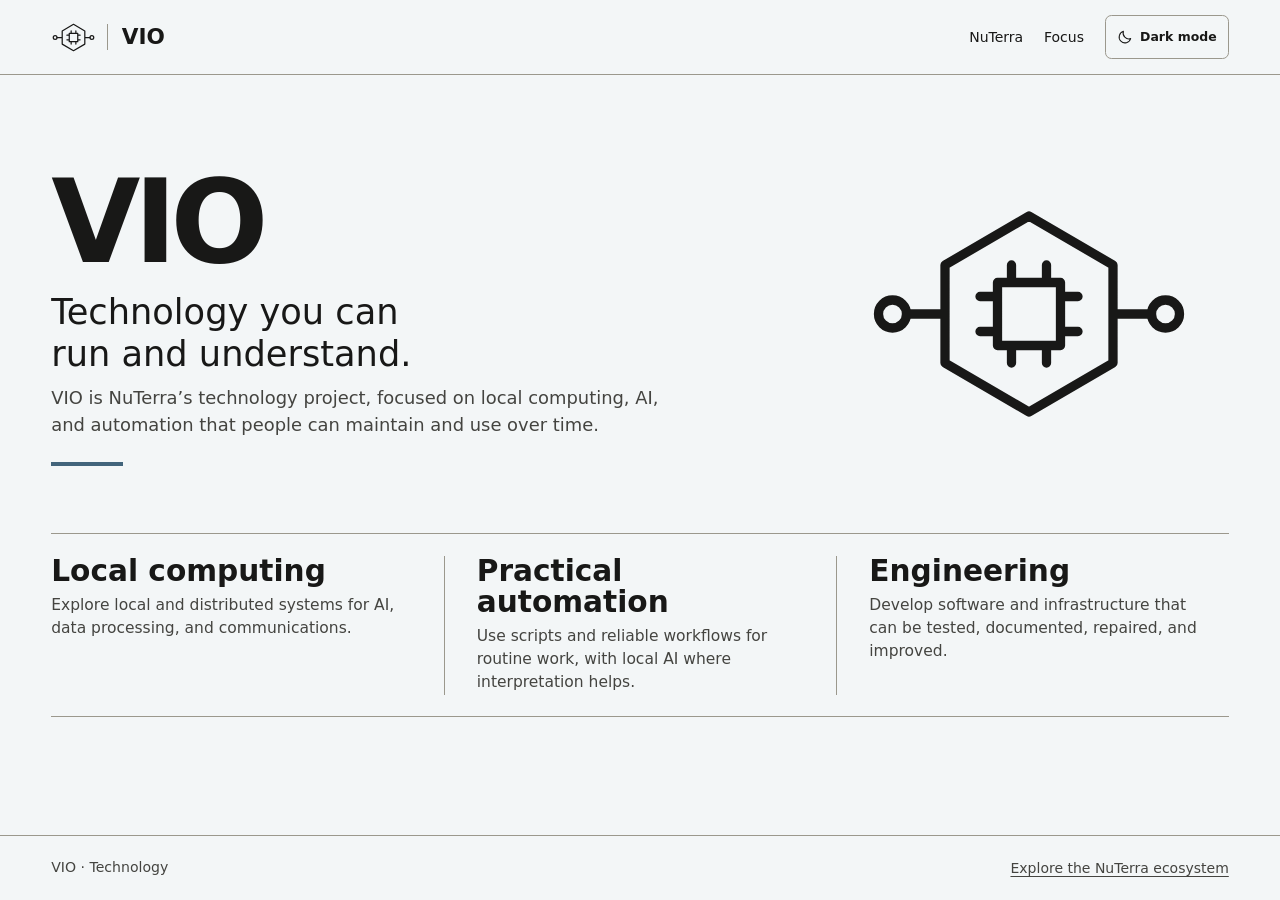
==== index.html @ bf0a0a9b "Launch the VIO project site" ====
<!doctype html>
<html lang="en" class="vio">
<head>
  <meta charset="utf-8">
  <meta name="viewport" content="width=device-width, initial-scale=1">
  <title>VIO | The NuTerra Project</title>
  <meta name="description" content="VIO is NuTerra’s technology project, focused on local computing, AI, and automation that people can maintain and use over time.">
  <meta name="theme-color" content="#f3f6f7">
  <link rel="canonical" href="https://deusordo.github.io/VIO/">
  <link rel="icon" type="image/svg+xml" href="./favicon.svg">
  <meta property="og:type" content="website">
  <meta property="og:title" content="VIO | The NuTerra Project">
  <meta property="og:description" content="VIO is NuTerra’s technology project, focused on local computing, AI, and automation that people can maintain and use over time.">
  <meta property="og:url" content="https://deusordo.github.io/VIO/">
  <script src="./theme.js"></script>
  <link rel="stylesheet" href="./styles.css">
</head>
<body>
  <a class="skip" href="#content">Skip to content</a>
  <header class="site-header">
    <div class="wrap header-inner">
      <a class="identity" href="./"><span class="mark" aria-hidden="true"></span><span class="identity-name">VIO</span></a>
      <nav class="header-links" aria-label="Main navigation">
        <a href="../NuTerra/">NuTerra</a>
        <a href="#focus">Focus</a>
        <button class="theme-toggle" data-theme-toggle type="button" hidden>
          <svg class="theme-sun" viewBox="0 0 24 24" aria-hidden="true"><circle cx="12" cy="12" r="4"/><path d="M12 2v2m0 16v2M2 12h2m16 0h2M4.93 4.93l1.41 1.41m11.32 11.32 1.41 1.41m0-14.14-1.41 1.41M6.34 17.66l-1.41 1.41"/></svg>
          <svg class="theme-moon" viewBox="0 0 24 24" aria-hidden="true"><path d="M20.5 14.4A8.7 8.7 0 0 1 9.6 3.5 8.8 8.8 0 1 0 20.5 14.4Z"/></svg>
          <span data-theme-label>Theme</span>
        </button>
      </nav>
    </div>
  </header>
  <main class="wrap" id="content" tabindex="-1">
    <section class="hero" aria-labelledby="title">
      <div class="hero-copy">
        <h1 id="title">VIO</h1>
        <p class="tagline">Technology you can run and understand.</p>
        <p class="summary">VIO is NuTerra’s technology project, focused on local computing, AI, and automation that people can maintain and use over time.</p>
      </div>
      <span class="mark hero-mark" aria-hidden="true"></span>
    </section>
    <ul class="focus" id="focus" aria-label="Areas of focus">
        <li><h2>Local computing</h2><p>Explore local and distributed systems for AI, data processing, and communications.</p></li>
        <li><h2>Practical automation</h2><p>Use scripts and reliable workflows for routine work, with local AI where interpretation helps.</p></li>
        <li><h2>Engineering</h2><p>Develop software and infrastructure that can be tested, documented, repaired, and improved.</p></li>
    </ul>
  </main>
  <footer class="site-footer">
    <div class="wrap footer-inner">
      <p>VIO · Technology</p>
      <a href="../NuTerra/#ecosystem">Explore the NuTerra ecosystem</a>
    </div>
  </footer>
</body>
</html>
---- styles.css ----
*, *::before, *::after { box-sizing: border-box; }
:root {
  color-scheme: light dark;
  --paper: light-dark(var(--day), var(--night));
  --ink: light-dark(#181817, #f4f3f0);
  --muted: light-dark(#444440, #c1c3c4);
  --rule: light-dark(#9b988d, #777a7b);
  --accent: light-dark(var(--accent-day), var(--accent-night));
  --theme-outline: var(--rule);
  --theme-hover: light-dark(#00000009, #ffffff12);
  --serif: Georgia, 'Times New Roman', serif;
  --sans: system-ui, -apple-system, sans-serif;
  --heading: var(--serif);
  --copy: var(--serif);
  background: var(--paper);
  color: var(--ink);
  font: 1rem/1.5 var(--sans);
}
:root[data-theme="light"] { color-scheme: light; }
:root[data-theme="dark"] { color-scheme: dark; }
:root.vatra { --day: #f7f2e9; --night: #191613; --accent-day: #716939; --accent-night: #b6a873; }
:root.numind { --day: #f7f5f9; --night: #19171f; --accent-day: #75608e; --accent-night: #bda9d1; }
:root.vio { --day: #f3f6f7; --night: #121419; --accent-day: #42647b; --accent-night: #a0b9cb; --heading: var(--sans); --copy: var(--sans); }
body { display: flex; flex-direction: column; min-height: 100svh; margin: 0; }
.wrap { width: min(100% - clamp(2rem, 8vw, 8rem), 75rem); margin-inline: auto; }
a { color: inherit; text-underline-offset: .24em; }
a:focus-visible { outline: 2px solid currentColor; outline-offset: 4px; }
.skip { position: absolute; z-index: 1; inset: .5rem auto auto 1rem; padding: .65rem; background: var(--paper); transform: translateY(-160%); }
.skip:focus { transform: none; }
.site-header { border-bottom: 1px solid var(--rule); }
.header-inner, .footer-inner { display: flex; justify-content: space-between; align-items: center; flex-wrap: wrap; gap: .6rem 1.25rem; }
.header-inner { min-height: 4.65rem; padding-block: .4rem; }
.identity { display: inline-flex; align-items: center; gap: .7rem; width: fit-content; font: 650 1.35rem/1.2 var(--heading); text-decoration: none; }
.mark { display: block; flex: none; background: currentColor; mask: url('./mark.svg') center / contain no-repeat; }
.identity .mark { width: 2.8rem; height: 2.8rem; }
.identity-name { border-inline-start: 1px solid var(--rule); padding-inline-start: .85rem; }
.header-links { display: flex; align-items: center; flex-wrap: wrap; gap: .25rem 1.3rem; }
.header-links a, .footer-inner a { display: inline-flex; align-items: center; min-height: 2.75rem; font-size: .875rem; }
.header-links a { text-decoration: none; }
.header-links a:hover { text-decoration: underline; }
main { flex: 1; }
.hero { display: grid; grid-template-columns: minmax(0, 1fr) minmax(12rem, .56fr); align-items: center; gap: clamp(2rem, 5vw, 6rem); padding-block: clamp(2.2rem, 5.5vw, 6rem) clamp(1.9rem, 4vw, 4rem); }
h1, h2 { margin: 0; font-family: var(--heading); line-height: 1.05; }
h1 { font-size: clamp(3.9rem, 9vw, 8rem); font-weight: 600; letter-spacing: -.055em; }
.vio h1 { font-weight: 750; }
.tagline { margin: .55rem 0 .65rem; font: 500 clamp(1.45rem, 3vw, 2.2rem)/1.18 var(--copy); text-wrap: balance; }
.summary { max-width: 38rem; margin: 0; color: var(--muted); font-size: clamp(.98rem, 1.4vw, 1.125rem); }
.hero-copy::after { content: ''; display: block; width: 4.5rem; height: .25rem; margin-top: 1.45rem; background: var(--accent); }
.hero-mark { width: min(100%, 21rem); aspect-ratio: 1; margin-inline: auto; }
.numind .hero-mark { width: min(100%, 19rem); }
.focus { display: grid; grid-template-columns: repeat(3, minmax(0, 1fr)); margin: 0 0 clamp(2rem, 5vw, 4rem); padding: 1.35rem 0; border-block: 1px solid var(--rule); list-style: none; }
.focus li { padding-inline: clamp(.8rem, 2.5vw, 2rem); }
.focus li:first-child { padding-inline-start: 0; }
.focus li + li { border-inline-start: 1px solid var(--rule); }
.focus h2 { font-size: clamp(1.3rem, 2.5vw, 1.85rem); font-weight: 650; }
.focus p { margin: .45rem 0 0; color: var(--muted); font-size: .97rem; }
.site-footer { border-top: 1px solid var(--rule); color: var(--muted); }
.footer-inner { min-height: 4rem; }
.footer-inner p { font-size: .88rem; }
@media (max-width: 620px) {
  .header-inner { gap: 0; }
  .identity { min-height: 2.75rem; }
  .header-links { gap: .2rem 1rem; }
  .header-links a { min-height: 2.4rem; }
  .hero { grid-template-columns: minmax(0, 1fr); gap: .35rem; }
  .hero-mark, .numind .hero-mark { width: min(58%, 12rem); }
  .focus { grid-template-columns: minmax(0, 1fr); padding: 0; }
  .focus li { padding: .95rem 0; }
  .focus li + li { border-inline-start: 0; border-top: 1px solid var(--rule); }
}

.theme-toggle {
  display: inline-flex;
  align-items: center;
  justify-content: center;
  gap: .45rem;
  flex: none;
  min-height: 2.75rem;
  padding: .35rem .7rem;
  border: 1px solid var(--theme-outline);
  border-radius: .4rem;
  color: inherit;
  background: transparent;
  font: 600 .78rem/1.2 system-ui, sans-serif;
  white-space: nowrap;
  cursor: pointer;
}
.theme-toggle[hidden], .theme-sun, :root[data-theme="dark"] .theme-moon { display: none; }
:root[data-theme="dark"] .theme-sun { display: block; }
.theme-toggle svg { width: 1rem; height: 1rem; fill: none; stroke: currentColor; stroke-width: 1.55; stroke-linecap: round; stroke-linejoin: round; }
.theme-toggle:hover { background: var(--theme-hover); }
.theme-toggle:focus-visible { outline: 2px solid currentColor; outline-offset: 3px; }
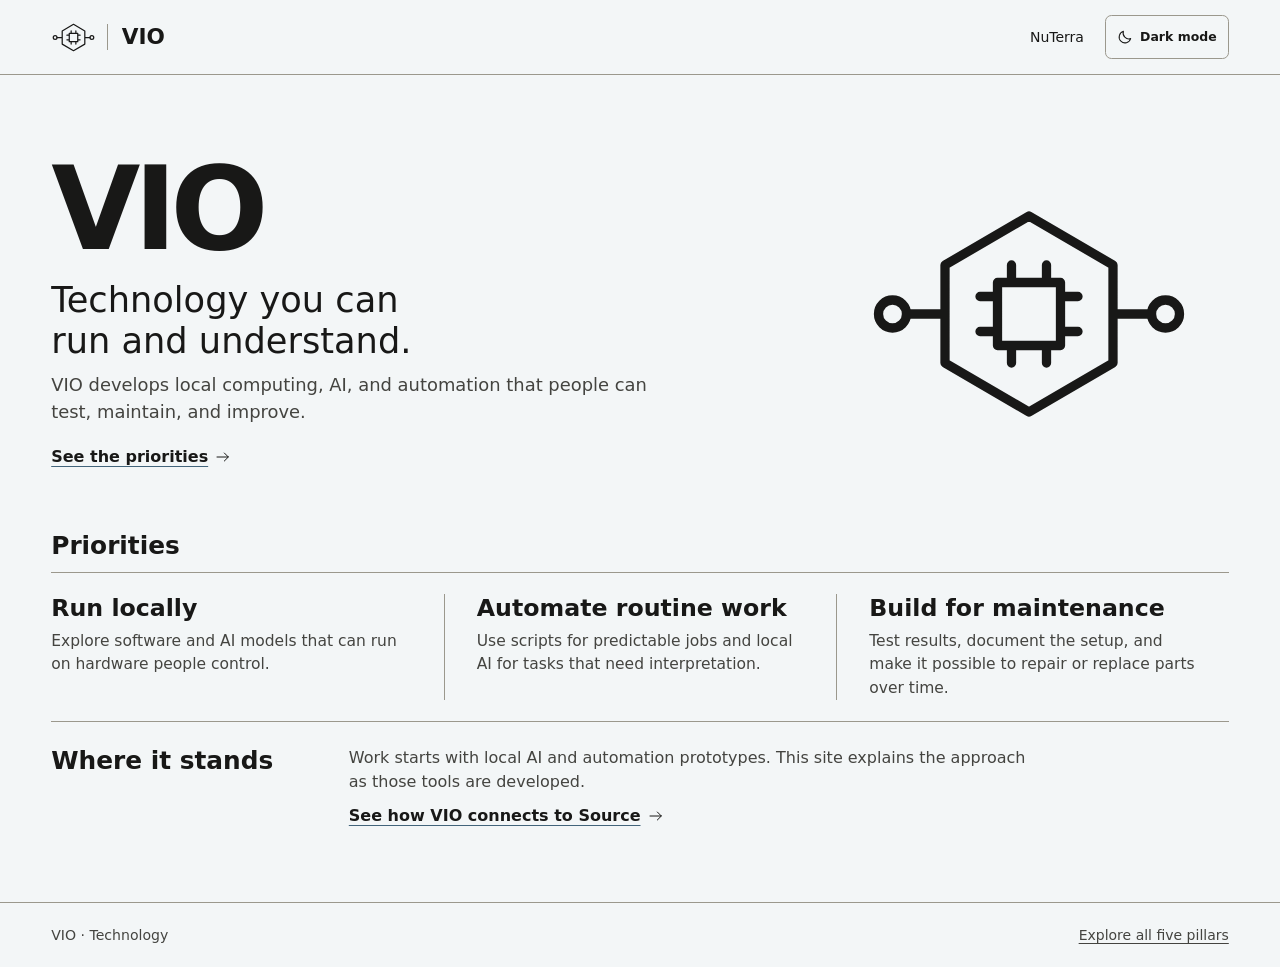
==== commit b5d0623e: "Clarify the VIO focus and project status" ====
--- a/index.html
+++ b/index.html
@@ -4,16 +4,16 @@
   <meta charset="utf-8">
   <meta name="viewport" content="width=device-width, initial-scale=1">
   <title>VIO | The NuTerra Project</title>
-  <meta name="description" content="VIO is NuTerra’s technology project, focused on local computing, AI, and automation that people can maintain and use over time.">
+  <meta name="description" content="VIO develops local computing, AI, and automation that people can test, maintain, and improve.">
   <meta name="theme-color" content="#f3f6f7">
   <link rel="canonical" href="https://deusordo.github.io/VIO/">
   <link rel="icon" type="image/svg+xml" href="./favicon.svg">
   <meta property="og:type" content="website">
   <meta property="og:title" content="VIO | The NuTerra Project">
-  <meta property="og:description" content="VIO is NuTerra’s technology project, focused on local computing, AI, and automation that people can maintain and use over time.">
+  <meta property="og:description" content="VIO develops local computing, AI, and automation that people can test, maintain, and improve.">
   <meta property="og:url" content="https://deusordo.github.io/VIO/">
   <script src="./theme.js"></script>
-  <link rel="stylesheet" href="./styles.css">
+  <link rel="stylesheet" href="./styles.css?v=20261123editorial">
 </head>
 <body>
   <a class="skip" href="#content">Skip to content</a>
@@ -22,7 +22,6 @@
       <a class="identity" href="./"><span class="mark" aria-hidden="true"></span><span class="identity-name">VIO</span></a>
       <nav class="header-links" aria-label="Main navigation">
         <a href="../NuTerra/">NuTerra</a>
-        <a href="#focus">Focus</a>
         <button class="theme-toggle" data-theme-toggle type="button" hidden>
           <svg class="theme-sun" viewBox="0 0 24 24" aria-hidden="true"><circle cx="12" cy="12" r="4"/><path d="M12 2v2m0 16v2M2 12h2m16 0h2M4.93 4.93l1.41 1.41m11.32 11.32 1.41 1.41m0-14.14-1.41 1.41M6.34 17.66l-1.41 1.41"/></svg>
           <svg class="theme-moon" viewBox="0 0 24 24" aria-hidden="true"><path d="M20.5 14.4A8.7 8.7 0 0 1 9.6 3.5 8.8 8.8 0 1 0 20.5 14.4Z"/></svg>
@@ -36,20 +35,31 @@
       <div class="hero-copy">
         <h1 id="title">VIO</h1>
         <p class="tagline">Technology you can run and understand.</p>
-        <p class="summary">VIO is NuTerra’s technology project, focused on local computing, AI, and automation that people can maintain and use over time.</p>
+        <p class="summary">VIO develops local computing, AI, and automation that people can test, maintain, and improve.</p>
+        <a class="work-link" href="#focus">See the priorities <svg viewBox="0 0 24 24" aria-hidden="true"><path d="M3 12h17m-6-6 6 6-6 6"/></svg></a>
       </div>
       <span class="mark hero-mark" aria-hidden="true"></span>
     </section>
-    <ul class="focus" id="focus" aria-label="Areas of focus">
-        <li><h2>Local computing</h2><p>Explore local and distributed systems for AI, data processing, and communications.</p></li>
-        <li><h2>Practical automation</h2><p>Use scripts and reliable workflows for routine work, with local AI where interpretation helps.</p></li>
-        <li><h2>Engineering</h2><p>Develop software and infrastructure that can be tested, documented, repaired, and improved.</p></li>
-    </ul>
+    <section id="focus" aria-labelledby="focus-heading">
+      <h2 class="section-title" id="focus-heading">Priorities</h2>
+      <ul class="focus">
+      <li><h3>Run locally</h3><p>Explore software and AI models that can run on hardware people control.</p></li>
+      <li><h3>Automate routine work</h3><p>Use scripts for predictable jobs and local AI for tasks that need interpretation.</p></li>
+      <li><h3>Build for maintenance</h3><p>Test results, document the setup, and make it possible to repair or replace parts over time.</p></li>
+      </ul>
+    </section>
+    <section class="project-status" aria-labelledby="status-heading">
+      <h2 class="section-title" id="status-heading">Where it stands</h2>
+      <div>
+        <p>Work starts with local AI and automation prototypes. This site explains the approach as those tools are developed.</p>
+        <a class="work-link" href="../NuTerra/ecosystem.html#source">See how VIO connects to Source <svg viewBox="0 0 24 24" aria-hidden="true"><path d="M3 12h17m-6-6 6 6-6 6"/></svg></a>
+      </div>
+    </section>
   </main>
   <footer class="site-footer">
     <div class="wrap footer-inner">
       <p>VIO · Technology</p>
-      <a href="../NuTerra/#ecosystem">Explore the NuTerra ecosystem</a>
+      <a href="../NuTerra/#ecosystem">Explore all five pillars</a>
     </div>
   </footer>
 </body>
--- a/styles.css
+++ b/styles.css
@@ -45,14 +45,12 @@
 .vio h1 { font-weight: 750; }
 .tagline { margin: .55rem 0 .65rem; font: 500 clamp(1.45rem, 3vw, 2.2rem)/1.18 var(--copy); text-wrap: balance; }
 .summary { max-width: 38rem; margin: 0; color: var(--muted); font-size: clamp(.98rem, 1.4vw, 1.125rem); }
-.hero-copy::after { content: ''; display: block; width: 4.5rem; height: .25rem; margin-top: 1.45rem; background: var(--accent); }
 .hero-mark { width: min(100%, 21rem); aspect-ratio: 1; margin-inline: auto; }
 .numind .hero-mark { width: min(100%, 19rem); }
 .focus { display: grid; grid-template-columns: repeat(3, minmax(0, 1fr)); margin: 0 0 clamp(2rem, 5vw, 4rem); padding: 1.35rem 0; border-block: 1px solid var(--rule); list-style: none; }
 .focus li { padding-inline: clamp(.8rem, 2.5vw, 2rem); }
 .focus li:first-child { padding-inline-start: 0; }
 .focus li + li { border-inline-start: 1px solid var(--rule); }
-.focus h2 { font-size: clamp(1.3rem, 2.5vw, 1.85rem); font-weight: 650; }
 .focus p { margin: .45rem 0 0; color: var(--muted); font-size: .97rem; }
 .site-footer { border-top: 1px solid var(--rule); color: var(--muted); }
 .footer-inner { min-height: 4rem; }
@@ -90,3 +88,22 @@
 .theme-toggle svg { width: 1rem; height: 1rem; fill: none; stroke: currentColor; stroke-width: 1.55; stroke-linecap: round; stroke-linejoin: round; }
 .theme-toggle:hover { background: var(--theme-hover); }
 .theme-toggle:focus-visible { outline: 2px solid currentColor; outline-offset: 3px; }
+
+.work-link { display: inline-flex; align-items: center; gap: .45rem; min-height: 2.75rem; font-weight: 650; width: fit-content; text-decoration-color: var(--accent); }
+.work-link svg { width: 1rem; height: 1rem; flex: none; fill: none; stroke: currentColor; stroke-width: 1.5; stroke-linecap: round; stroke-linejoin: round; }
+.work-link:hover { text-decoration-color: currentColor; }
+.hero .work-link { margin-block-start: .55rem; }
+.section-title { margin-block-end: .8rem; font-size: clamp(1.25rem, 2.3vw, 1.55rem); font-weight: 650; }
+.focus { margin-block-end: 0; }
+.focus h3 { margin: 0; font: 650 clamp(1.15rem, 2vw, 1.48rem)/1.2 var(--heading); }
+.project-status { display: grid; grid-template-columns: minmax(0, .32fr) minmax(0, 1fr); gap: 1rem; margin-block: 1.5rem clamp(2rem, 5vw, 4rem); }
+.project-status p { max-width: 43rem; margin: 0; color: var(--muted); }
+.project-status .section-title { margin: .12rem 0 0; }
+@media (max-width: 620px) {
+  .header-inner { gap: .25rem .65rem; }
+  .header-links { gap: .2rem .65rem; }
+  .hero { position: relative; padding-block: 1.8rem 1.65rem; }
+  .hero h1 { padding-inline-end: 4.5rem; font-size: clamp(3rem, 12.2vw, 4.35rem); }
+  .hero-mark, .numind .hero-mark { position: absolute; inset: 1.45rem 0 auto auto; width: clamp(3.8rem, 16vw, 5rem); }
+  .project-status { grid-template-columns: minmax(0, 1fr); gap: .45rem; }
+}
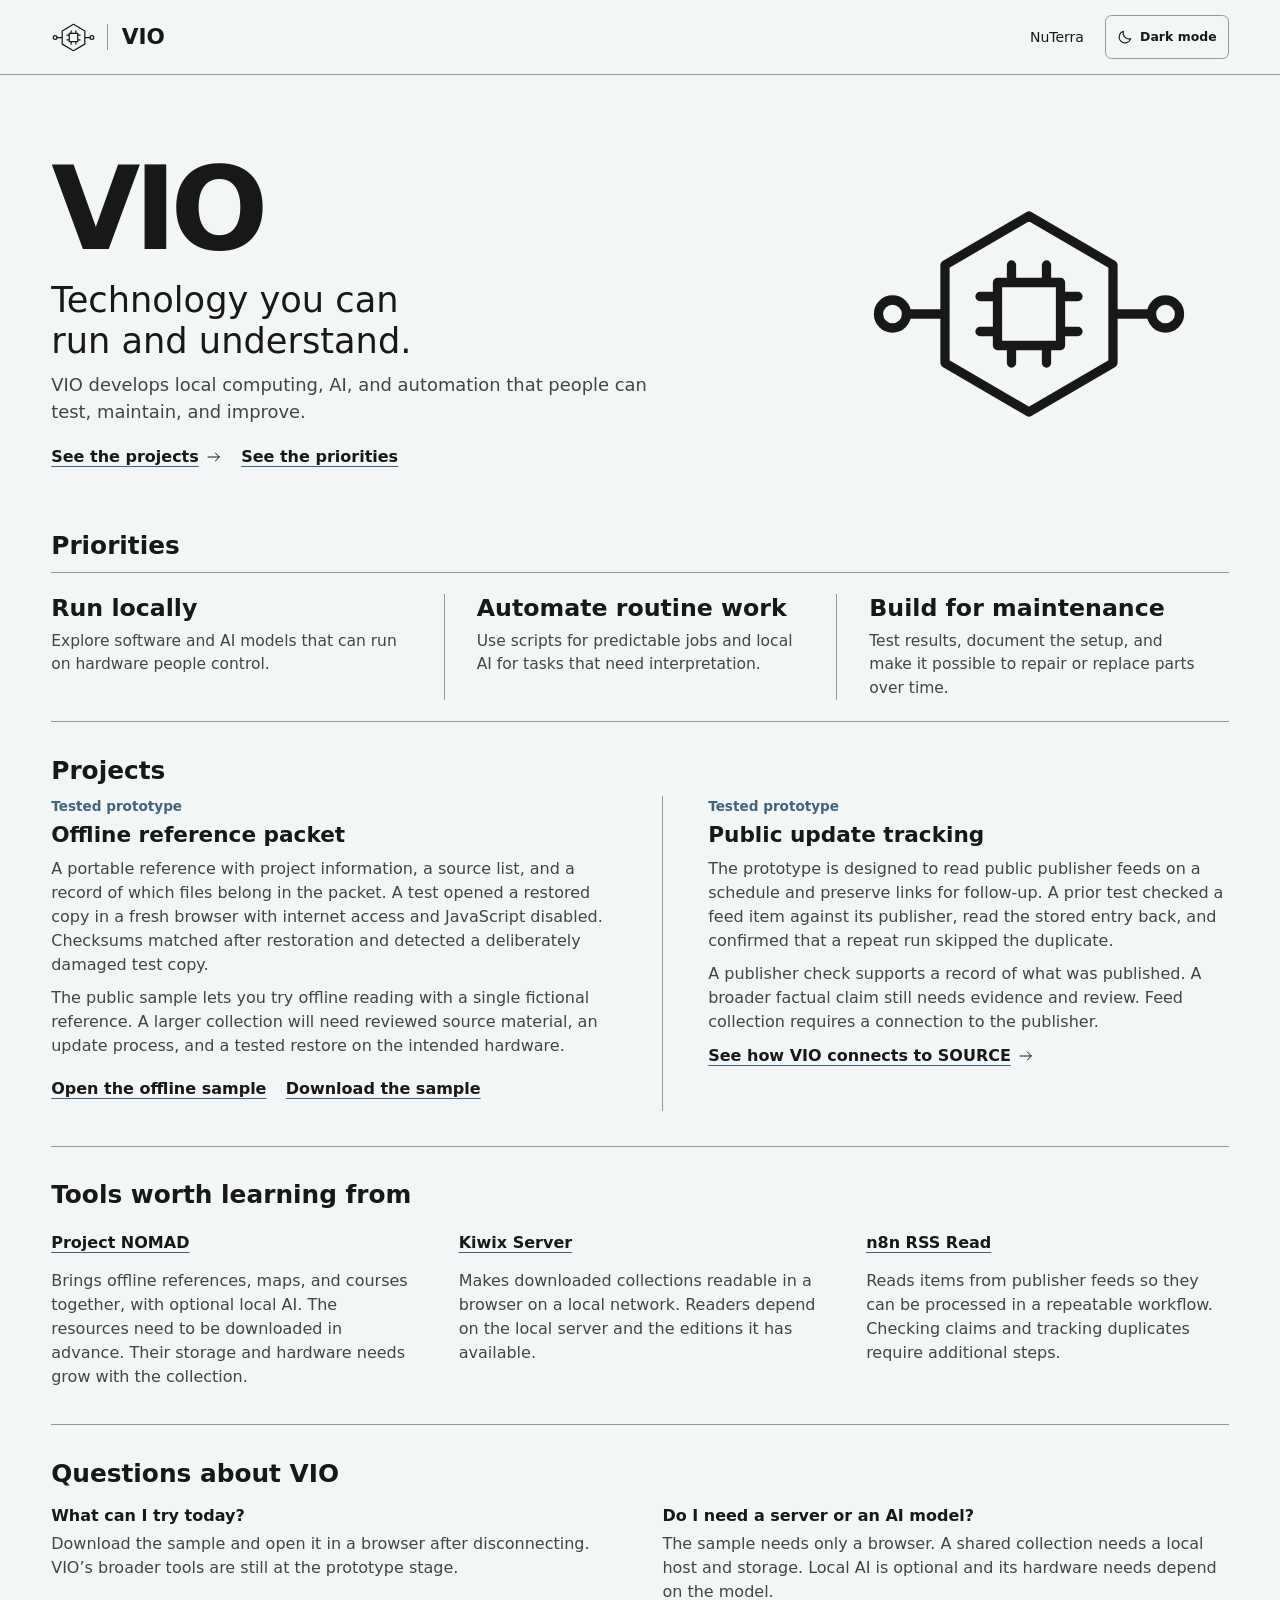
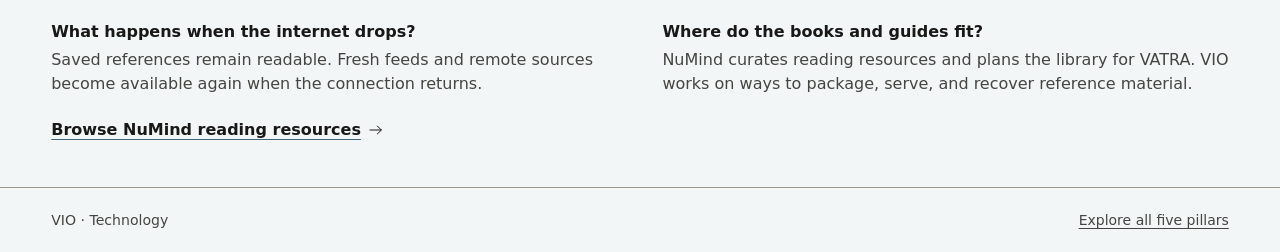
==== commit 0b767525: "Publish tested VIO projects and an offline reading sample" ====
--- a/index.html
+++ b/index.html
@@ -4,16 +4,16 @@
   <meta charset="utf-8">
   <meta name="viewport" content="width=device-width, initial-scale=1">
   <title>VIO | The NuTerra Project</title>
-  <meta name="description" content="VIO develops local computing, AI, and automation that people can test, maintain, and improve.">
+  <meta name="description" content="VIO develops local computing and automation. Explore an offline reference sample and an early project for checking and preserving public updates.">
   <meta name="theme-color" content="#f3f6f7">
   <link rel="canonical" href="https://deusordo.github.io/VIO/">
   <link rel="icon" type="image/svg+xml" href="./favicon.svg">
   <meta property="og:type" content="website">
   <meta property="og:title" content="VIO | The NuTerra Project">
-  <meta property="og:description" content="VIO develops local computing, AI, and automation that people can test, maintain, and improve.">
+  <meta property="og:description" content="VIO develops local computing and automation. Explore an offline reference sample and an early project for checking and preserving public updates.">
   <meta property="og:url" content="https://deusordo.github.io/VIO/">
   <script src="./theme.js"></script>
-  <link rel="stylesheet" href="./styles.css?v=20261123editorial">
+  <link rel="stylesheet" href="./styles.css?v=20261123projects">
 </head>
 <body>
   <a class="skip" href="#content">Skip to content</a>
@@ -36,7 +36,10 @@
         <h1 id="title">VIO</h1>
         <p class="tagline">Technology you can run and understand.</p>
         <p class="summary">VIO develops local computing, AI, and automation that people can test, maintain, and improve.</p>
-        <a class="work-link" href="#focus">See the priorities <svg viewBox="0 0 24 24" aria-hidden="true"><path d="M3 12h17m-6-6 6 6-6 6"/></svg></a>
+        <div class="hero-links">
+          <a class="work-link" href="#project">See the projects <svg viewBox="0 0 24 24" aria-hidden="true"><path d="M3 12h17m-6-6 6 6-6 6"/></svg></a>
+          <a class="work-link" href="#focus">See the priorities</a>
+        </div>
       </div>
       <span class="mark hero-mark" aria-hidden="true"></span>
     </section>
@@ -48,12 +51,66 @@
       <li><h3>Build for maintenance</h3><p>Test results, document the setup, and make it possible to repair or replace parts over time.</p></li>
       </ul>
     </section>
-    <section class="project-status" aria-labelledby="status-heading">
-      <h2 class="section-title" id="status-heading">Where it stands</h2>
-      <div>
-        <p>Work starts with local AI and automation prototypes. This site explains the approach as those tools are developed.</p>
-        <a class="work-link" href="../NuTerra/ecosystem.html#source">See how VIO connects to Source <svg viewBox="0 0 24 24" aria-hidden="true"><path d="M3 12h17m-6-6 6 6-6 6"/></svg></a>
+    <section class="work-section" id="project" aria-labelledby="projects-heading">
+      <h2 class="section-title" id="projects-heading">Projects</h2>
+      <div class="project-grid">
+        <article class="project-story" aria-labelledby="packet-heading">
+          <p class="project-stage">Tested prototype</p>
+          <h3 id="packet-heading">Offline reference packet</h3>
+          <p>A portable reference with project information, a source list, and a record of which files belong in the packet. A test opened a restored copy in a fresh browser with internet access and JavaScript disabled. Checksums matched after restoration and detected a deliberately damaged test copy.</p>
+          <p>The public sample lets you try offline reading with a single fictional reference. A larger collection will need reviewed source material, an update process, and a tested restore on the intended hardware.</p>
+          <div class="project-links">
+            <a class="work-link" href="./offline-reference.html">Open the offline sample</a>
+            <a class="work-link" href="./offline-reference.html" download>Download the sample</a>
+          </div>
+        </article>
+        <article class="project-story" aria-labelledby="feed-heading">
+          <p class="project-stage">Tested prototype</p>
+          <h3 id="feed-heading">Public update tracking</h3>
+          <p>The prototype is designed to read public publisher feeds on a schedule and preserve links for follow-up. A prior test checked a feed item against its publisher, read the stored entry back, and confirmed that a repeat run skipped the duplicate.</p>
+          <p>A publisher check supports a record of what was published. A broader factual claim still needs evidence and review. Feed collection requires a connection to the publisher.</p>
+          <a class="work-link" href="../NuTerra/ecosystem.html#source">See how VIO connects to SOURCE <svg viewBox="0 0 24 24" aria-hidden="true"><path d="M3 12h17m-6-6 6 6-6 6"/></svg></a>
+        </article>
       </div>
+    </section>
+    <section class="work-section" aria-labelledby="references-heading">
+      <h2 class="section-title" id="references-heading">Tools worth learning from</h2>
+      <dl class="reference-list">
+        <div>
+          <dt><a class="work-link" href="https://www.projectnomad.us/">Project NOMAD</a></dt>
+          <dd>Brings offline references, maps, and courses together, with optional local AI. The resources need to be downloaded in advance. Their storage and hardware needs grow with the collection.</dd>
+        </div>
+        <div>
+          <dt><a class="work-link" href="https://get.kiwix.org/en/solutions/applications/kiwix-server/">Kiwix Server</a></dt>
+          <dd>Makes downloaded collections readable in a browser on a local network. Readers depend on the local server and the editions it has available.</dd>
+        </div>
+        <div>
+          <dt><a class="work-link" href="https://docs.n8n.io/integrations/builtin/core-nodes/n8n-nodes-base.rssfeedread/">n8n RSS Read</a></dt>
+          <dd>Reads items from publisher feeds so they can be processed in a repeatable workflow. Checking claims and tracking duplicates require additional steps.</dd>
+        </div>
+      </dl>
+    </section>
+    <section class="work-section" id="questions" aria-labelledby="questions-heading">
+      <h2 class="section-title" id="questions-heading">Questions about VIO</h2>
+      <dl class="question-list">
+        <div>
+          <dt>What can I try today?</dt>
+          <dd>Download the sample and open it in a browser after disconnecting. VIO’s broader tools are still at the prototype stage.</dd>
+        </div>
+        <div>
+          <dt>Do I need a server or an AI model?</dt>
+          <dd>The sample needs only a browser. A shared collection needs a local host and storage. Local AI is optional and its hardware needs depend on the model.</dd>
+        </div>
+        <div>
+          <dt>What happens when the internet drops?</dt>
+          <dd>Saved references remain readable. Fresh feeds and remote sources become available again when the connection returns.</dd>
+        </div>
+        <div>
+          <dt>Where do the books and guides fit?</dt>
+          <dd>NuMind curates reading resources and plans the library for VATRA. VIO works on ways to package, serve, and recover reference material.</dd>
+        </div>
+      </dl>
+      <a class="work-link" href="../Numind/#resources">Browse NuMind reading resources <svg viewBox="0 0 24 24" aria-hidden="true"><path d="M3 12h17m-6-6 6 6-6 6"/></svg></a>
     </section>
   </main>
   <footer class="site-footer">
--- a/styles.css
+++ b/styles.css
@@ -92,18 +92,29 @@
 .work-link { display: inline-flex; align-items: center; gap: .45rem; min-height: 2.75rem; font-weight: 650; width: fit-content; text-decoration-color: var(--accent); }
 .work-link svg { width: 1rem; height: 1rem; flex: none; fill: none; stroke: currentColor; stroke-width: 1.5; stroke-linecap: round; stroke-linejoin: round; }
 .work-link:hover { text-decoration-color: currentColor; }
-.hero .work-link { margin-block-start: .55rem; }
+.hero-links, .project-links { display: flex; flex-wrap: wrap; gap: 0 1.2rem; margin-block-start: .55rem; }
 .section-title { margin-block-end: .8rem; font-size: clamp(1.25rem, 2.3vw, 1.55rem); font-weight: 650; }
 .focus { margin-block-end: 0; }
 .focus h3 { margin: 0; font: 650 clamp(1.15rem, 2vw, 1.48rem)/1.2 var(--heading); }
-.project-status { display: grid; grid-template-columns: minmax(0, .32fr) minmax(0, 1fr); gap: 1rem; margin-block: 1.5rem clamp(2rem, 5vw, 4rem); }
-.project-status p { max-width: 43rem; margin: 0; color: var(--muted); }
-.project-status .section-title { margin: .12rem 0 0; }
+html { scroll-padding-block-start: 1rem; }
+.work-section { border-block-end: 1px solid var(--rule); padding-block: clamp(1.4rem, 3vw, 2.2rem); }
+.work-section:last-child { border-block-end: 0; }
+.project-grid { display: grid; grid-template-columns: repeat(2, minmax(0, 1fr)); column-gap: clamp(1.2rem, 3.5vw, 3rem); }
+.project-story + .project-story { border-inline-start: 1px solid var(--rule); padding-inline-start: clamp(1.2rem, 3.5vw, 3rem); }
+.project-story .project-stage { margin: 0 0 .3rem; color: var(--accent); font-size: .85rem; font-weight: 650; }
+.project-story h3 { margin: 0; font: 650 clamp(1.12rem, 2vw, 1.35rem)/1.25 var(--heading); }
+.project-story p { color: var(--muted); margin: .55rem 0 0; }
+.reference-list, .question-list { display: grid; margin: 0; gap: 1rem clamp(1.2rem, 3.5vw, 3rem); }
+.reference-list { grid-template-columns: repeat(3, minmax(0, 1fr)); }
+.question-list { grid-template-columns: repeat(2, minmax(0, 1fr)); margin-block: 1.1rem .75rem; }
+.question-list dt { font-weight: 650; }
+.reference-list dd, .question-list dd { margin: .25rem 0 0; color: var(--muted); }
 @media (max-width: 620px) {
   .header-inner { gap: .25rem .65rem; }
   .header-links { gap: .2rem .65rem; }
   .hero { position: relative; padding-block: 1.8rem 1.65rem; }
   .hero h1 { padding-inline-end: 4.5rem; font-size: clamp(3rem, 12.2vw, 4.35rem); }
   .hero-mark, .numind .hero-mark { position: absolute; inset: 1.45rem 0 auto auto; width: clamp(3.8rem, 16vw, 5rem); }
-  .project-status { grid-template-columns: minmax(0, 1fr); gap: .45rem; }
+  .project-grid, .reference-list, .question-list { grid-template-columns: minmax(0, 1fr); }
+  .project-story + .project-story { border-inline-start: 0; border-block-start: 1px solid var(--rule); margin-block-start: 1rem; padding: 1rem 0 0; }
 }
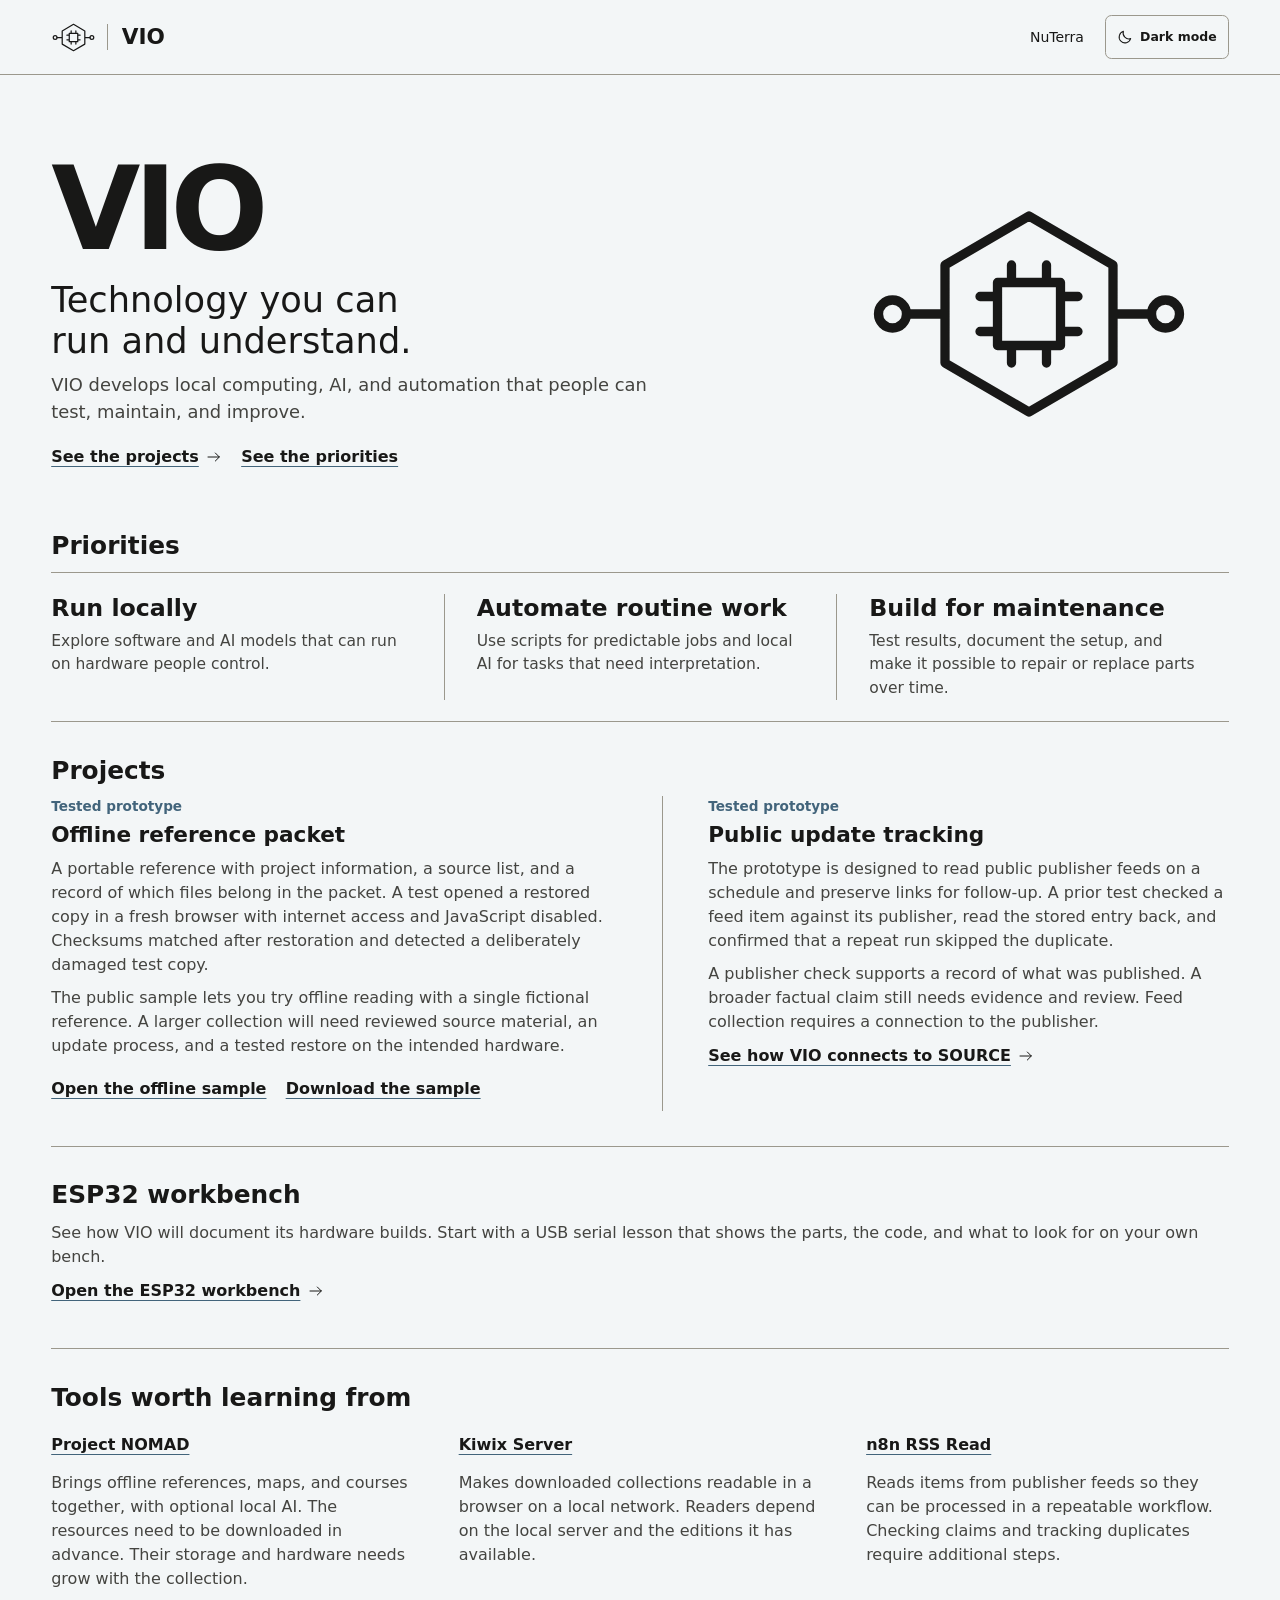
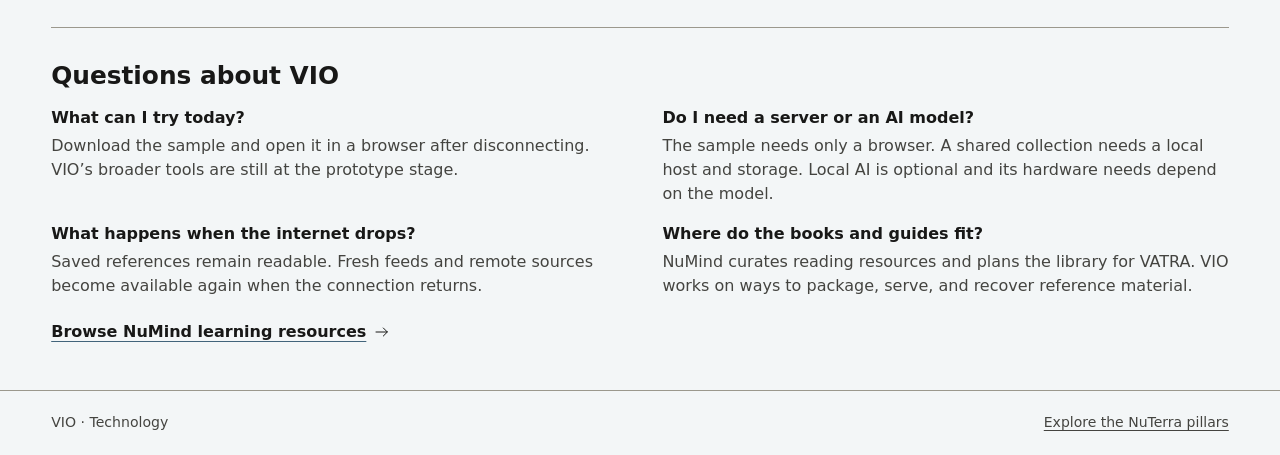
==== commit 2448d749: "Publish VIO ESP32 workbench and serial starter lesson" ====
--- a/index.html
+++ b/index.html
@@ -4,13 +4,13 @@
   <meta charset="utf-8">
   <meta name="viewport" content="width=device-width, initial-scale=1">
   <title>VIO | The NuTerra Project</title>
-  <meta name="description" content="VIO develops local computing and automation. Explore an offline reference sample and an early project for checking and preserving public updates.">
+  <meta name="description" content="VIO develops local computing, hardware, and automation. Explore its ESP32 workbench, offline reference sample, and public update tracking prototype.">
   <meta name="theme-color" content="#f3f6f7">
   <link rel="canonical" href="https://deusordo.github.io/VIO/">
   <link rel="icon" type="image/svg+xml" href="./favicon.svg">
   <meta property="og:type" content="website">
   <meta property="og:title" content="VIO | The NuTerra Project">
-  <meta property="og:description" content="VIO develops local computing and automation. Explore an offline reference sample and an early project for checking and preserving public updates.">
+  <meta property="og:description" content="VIO develops local computing, hardware, and automation. Explore its ESP32 workbench, offline reference sample, and public update tracking prototype.">
   <meta property="og:url" content="https://deusordo.github.io/VIO/">
   <script src="./theme.js"></script>
   <link rel="stylesheet" href="./styles.css?v=20261123projects">
@@ -73,6 +73,13 @@
         </article>
       </div>
     </section>
+    <section class="work-section" aria-labelledby="esp32-heading">
+      <h2 class="section-title" id="esp32-heading">ESP32 workbench</h2>
+      <div class="project-story">
+        <p>See how VIO will document its hardware builds. Start with a USB serial lesson that shows the parts, the code, and what to look for on your own bench.</p>
+        <a class="work-link" href="./esp32.html">Open the ESP32 workbench <svg viewBox="0 0 24 24" aria-hidden="true"><path d="M3 12h17m-6-6 6 6-6 6"/></svg></a>
+      </div>
+    </section>
     <section class="work-section" aria-labelledby="references-heading">
       <h2 class="section-title" id="references-heading">Tools worth learning from</h2>
       <dl class="reference-list">
@@ -110,13 +117,13 @@
           <dd>NuMind curates reading resources and plans the library for VATRA. VIO works on ways to package, serve, and recover reference material.</dd>
         </div>
       </dl>
-      <a class="work-link" href="../Numind/#resources">Browse NuMind reading resources <svg viewBox="0 0 24 24" aria-hidden="true"><path d="M3 12h17m-6-6 6 6-6 6"/></svg></a>
+      <a class="work-link" href="../Numind/#resources">Browse NuMind learning resources <svg viewBox="0 0 24 24" aria-hidden="true"><path d="M3 12h17m-6-6 6 6-6 6"/></svg></a>
     </section>
   </main>
   <footer class="site-footer">
     <div class="wrap footer-inner">
       <p>VIO · Technology</p>
-      <a href="../NuTerra/#ecosystem">Explore all five pillars</a>
+      <a href="../NuTerra/#ecosystem">Explore the NuTerra pillars</a>
     </div>
   </footer>
 </body>
--- a/styles.css
+++ b/styles.css
@@ -109,6 +109,15 @@
 .question-list { grid-template-columns: repeat(2, minmax(0, 1fr)); margin-block: 1.1rem .75rem; }
 .question-list dt { font-weight: 650; }
 .reference-list dd, .question-list dd { margin: .25rem 0 0; color: var(--muted); }
+.lab-guide { width: min(100% - clamp(2rem, 8vw, 8rem), 48rem); padding-block-start: clamp(1.6rem, 5vw, 3rem); }
+.lab-guide h1 { font-size: clamp(2.15rem, 6.8vw, 4.2rem); margin-block: .45rem .7rem; }
+.lab-guide .work-section { padding-block: 1.4rem; }
+.lab-guide p, .lab-guide li { color: var(--muted); }
+.lab-guide h3 { margin-block: 1.25rem .4rem; }
+.lab-guide li + li { margin-block-start: .4rem; }
+.lab-guide pre { overflow-x: auto; margin-block: .75rem; padding: .85rem 1rem; background: var(--theme-hover); border: 1px solid var(--rule); border-radius: .4rem; font-size: .875rem; }
+.lab-guide pre:focus-visible { outline: 2px solid currentColor; outline-offset: 3px; }
+.lab-guide .lab-status { font-size: .875rem; font-weight: 650; color: var(--accent); }
 @media (max-width: 620px) {
   .header-inner { gap: .25rem .65rem; }
   .header-links { gap: .2rem .65rem; }
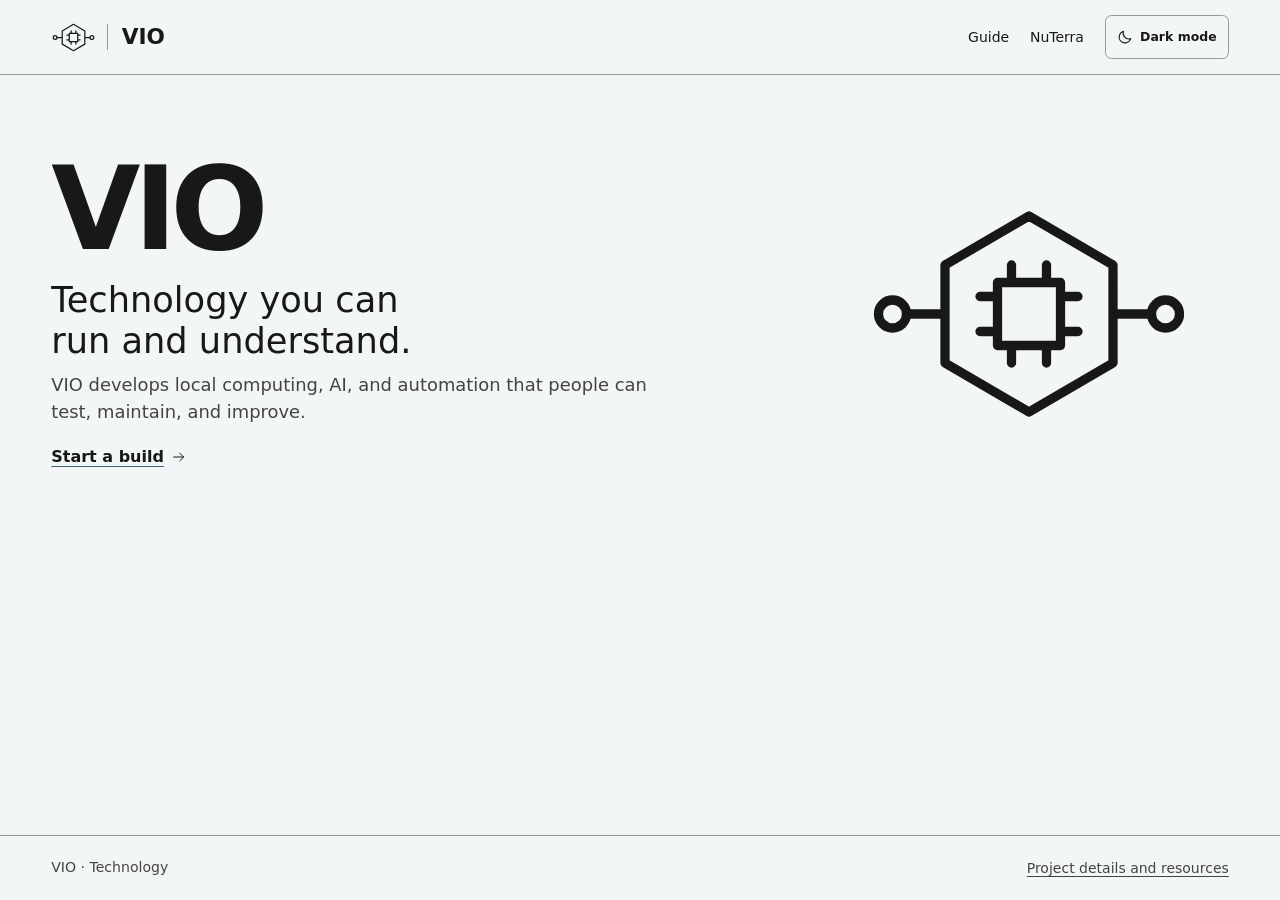
==== commit dc22f114: "Publish VIO ESP32 build and verification guide" ====
--- a/index.html
+++ b/index.html
@@ -14,6 +14,7 @@
   <meta property="og:url" content="https://deusordo.github.io/VIO/">
   <script src="./theme.js"></script>
   <link rel="stylesheet" href="./styles.css?v=20261123projects">
+  <script src="../NuTerra/legacy-links.js" data-details="./details.html" data-anchors="focus focus-heading project projects-heading packet-heading feed-heading esp32-heading references-heading questions questions-heading" defer></script>
 </head>
 <body>
   <a class="skip" href="#content">Skip to content</a>
@@ -21,6 +22,7 @@
     <div class="wrap header-inner">
       <a class="identity" href="./"><span class="mark" aria-hidden="true"></span><span class="identity-name">VIO</span></a>
       <nav class="header-links" aria-label="Main navigation">
+        <a href="./guide.html">Guide</a>
         <a href="../NuTerra/">NuTerra</a>
         <button class="theme-toggle" data-theme-toggle type="button" hidden>
           <svg class="theme-sun" viewBox="0 0 24 24" aria-hidden="true"><circle cx="12" cy="12" r="4"/><path d="M12 2v2m0 16v2M2 12h2m16 0h2M4.93 4.93l1.41 1.41m11.32 11.32 1.41 1.41m0-14.14-1.41 1.41M6.34 17.66l-1.41 1.41"/></svg>
@@ -37,93 +39,16 @@
         <p class="tagline">Technology you can run and understand.</p>
         <p class="summary">VIO develops local computing, AI, and automation that people can test, maintain, and improve.</p>
         <div class="hero-links">
-          <a class="work-link" href="#project">See the projects <svg viewBox="0 0 24 24" aria-hidden="true"><path d="M3 12h17m-6-6 6 6-6 6"/></svg></a>
-          <a class="work-link" href="#focus">See the priorities</a>
+          <a class="work-link" href="./guide.html">Start a build <svg viewBox="0 0 24 24" aria-hidden="true"><path d="M4 12h15m-6-6 6 6-6 6"/></svg></a>
         </div>
       </div>
       <span class="mark hero-mark" aria-hidden="true"></span>
-    </section>
-    <section id="focus" aria-labelledby="focus-heading">
-      <h2 class="section-title" id="focus-heading">Priorities</h2>
-      <ul class="focus">
-      <li><h3>Run locally</h3><p>Explore software and AI models that can run on hardware people control.</p></li>
-      <li><h3>Automate routine work</h3><p>Use scripts for predictable jobs and local AI for tasks that need interpretation.</p></li>
-      <li><h3>Build for maintenance</h3><p>Test results, document the setup, and make it possible to repair or replace parts over time.</p></li>
-      </ul>
-    </section>
-    <section class="work-section" id="project" aria-labelledby="projects-heading">
-      <h2 class="section-title" id="projects-heading">Projects</h2>
-      <div class="project-grid">
-        <article class="project-story" aria-labelledby="packet-heading">
-          <p class="project-stage">Tested prototype</p>
-          <h3 id="packet-heading">Offline reference packet</h3>
-          <p>A portable reference with project information, a source list, and a record of which files belong in the packet. A test opened a restored copy in a fresh browser with internet access and JavaScript disabled. Checksums matched after restoration and detected a deliberately damaged test copy.</p>
-          <p>The public sample lets you try offline reading with a single fictional reference. A larger collection will need reviewed source material, an update process, and a tested restore on the intended hardware.</p>
-          <div class="project-links">
-            <a class="work-link" href="./offline-reference.html">Open the offline sample</a>
-            <a class="work-link" href="./offline-reference.html" download>Download the sample</a>
-          </div>
-        </article>
-        <article class="project-story" aria-labelledby="feed-heading">
-          <p class="project-stage">Tested prototype</p>
-          <h3 id="feed-heading">Public update tracking</h3>
-          <p>The prototype is designed to read public publisher feeds on a schedule and preserve links for follow-up. A prior test checked a feed item against its publisher, read the stored entry back, and confirmed that a repeat run skipped the duplicate.</p>
-          <p>A publisher check supports a record of what was published. A broader factual claim still needs evidence and review. Feed collection requires a connection to the publisher.</p>
-          <a class="work-link" href="../NuTerra/ecosystem.html#source">See how VIO connects to SOURCE <svg viewBox="0 0 24 24" aria-hidden="true"><path d="M3 12h17m-6-6 6 6-6 6"/></svg></a>
-        </article>
-      </div>
-    </section>
-    <section class="work-section" aria-labelledby="esp32-heading">
-      <h2 class="section-title" id="esp32-heading">ESP32 workbench</h2>
-      <div class="project-story">
-        <p>See how VIO will document its hardware builds. Start with a USB serial lesson that shows the parts, the code, and what to look for on your own bench.</p>
-        <a class="work-link" href="./esp32.html">Open the ESP32 workbench <svg viewBox="0 0 24 24" aria-hidden="true"><path d="M3 12h17m-6-6 6 6-6 6"/></svg></a>
-      </div>
-    </section>
-    <section class="work-section" aria-labelledby="references-heading">
-      <h2 class="section-title" id="references-heading">Tools worth learning from</h2>
-      <dl class="reference-list">
-        <div>
-          <dt><a class="work-link" href="https://www.projectnomad.us/">Project NOMAD</a></dt>
-          <dd>Brings offline references, maps, and courses together, with optional local AI. The resources need to be downloaded in advance. Their storage and hardware needs grow with the collection.</dd>
-        </div>
-        <div>
-          <dt><a class="work-link" href="https://get.kiwix.org/en/solutions/applications/kiwix-server/">Kiwix Server</a></dt>
-          <dd>Makes downloaded collections readable in a browser on a local network. Readers depend on the local server and the editions it has available.</dd>
-        </div>
-        <div>
-          <dt><a class="work-link" href="https://docs.n8n.io/integrations/builtin/core-nodes/n8n-nodes-base.rssfeedread/">n8n RSS Read</a></dt>
-          <dd>Reads items from publisher feeds so they can be processed in a repeatable workflow. Checking claims and tracking duplicates require additional steps.</dd>
-        </div>
-      </dl>
-    </section>
-    <section class="work-section" id="questions" aria-labelledby="questions-heading">
-      <h2 class="section-title" id="questions-heading">Questions about VIO</h2>
-      <dl class="question-list">
-        <div>
-          <dt>What can I try today?</dt>
-          <dd>Download the sample and open it in a browser after disconnecting. VIO’s broader tools are still at the prototype stage.</dd>
-        </div>
-        <div>
-          <dt>Do I need a server or an AI model?</dt>
-          <dd>The sample needs only a browser. A shared collection needs a local host and storage. Local AI is optional and its hardware needs depend on the model.</dd>
-        </div>
-        <div>
-          <dt>What happens when the internet drops?</dt>
-          <dd>Saved references remain readable. Fresh feeds and remote sources become available again when the connection returns.</dd>
-        </div>
-        <div>
-          <dt>Where do the books and guides fit?</dt>
-          <dd>NuMind curates reading resources and plans the library for VATRA. VIO works on ways to package, serve, and recover reference material.</dd>
-        </div>
-      </dl>
-      <a class="work-link" href="../Numind/#resources">Browse NuMind learning resources <svg viewBox="0 0 24 24" aria-hidden="true"><path d="M3 12h17m-6-6 6 6-6 6"/></svg></a>
     </section>
   </main>
   <footer class="site-footer">
     <div class="wrap footer-inner">
       <p>VIO · Technology</p>
-      <a href="../NuTerra/#ecosystem">Explore the NuTerra pillars</a>
+      <a href="./details.html">Project details and resources</a>
     </div>
   </footer>
 </body>
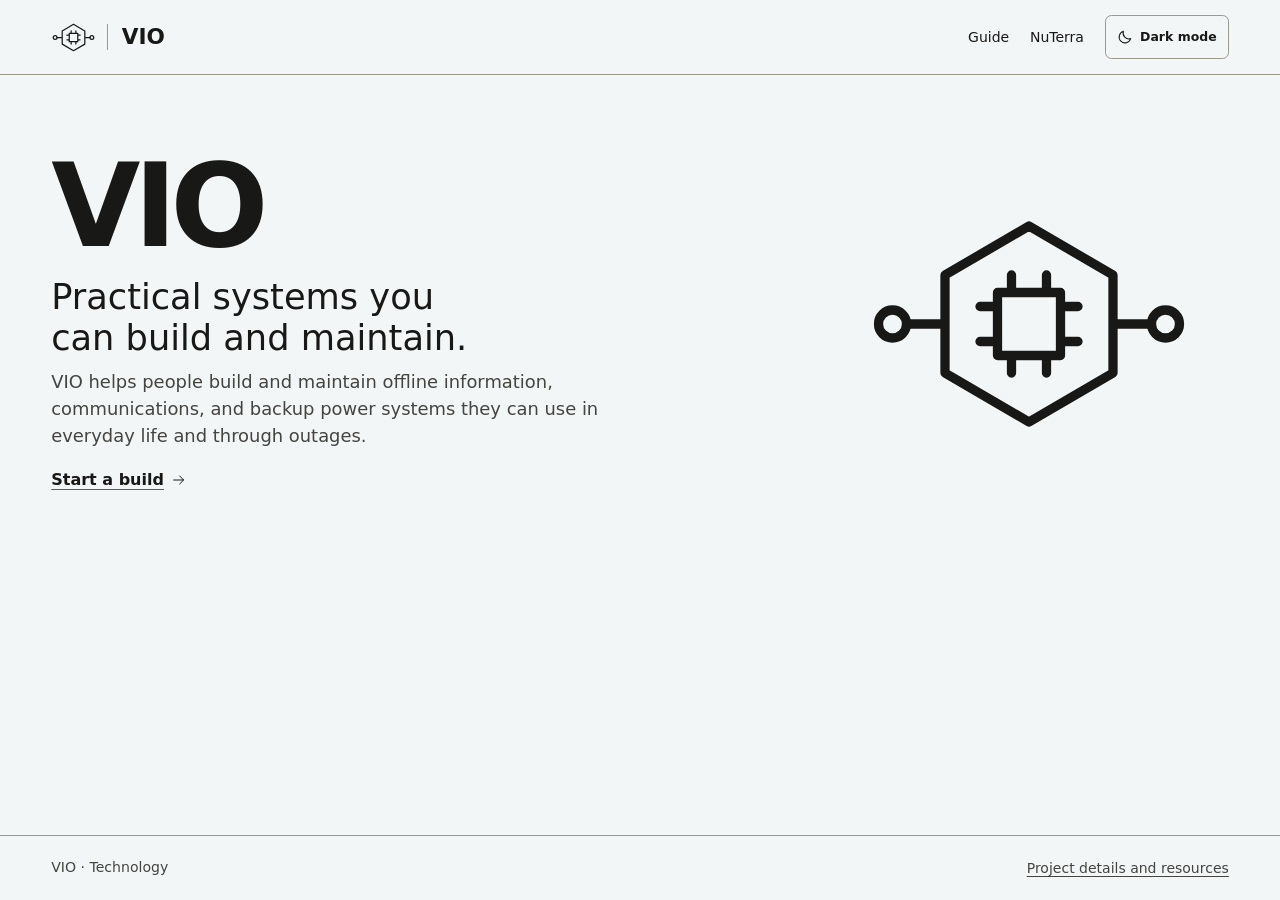
==== commit 2541e0fd: "Expand practical offline and resilience guides" ====
--- a/index.html
+++ b/index.html
@@ -4,7 +4,7 @@
   <meta charset="utf-8">
   <meta name="viewport" content="width=device-width, initial-scale=1">
   <title>VIO | The NuTerra Project</title>
-  <meta name="description" content="VIO develops local computing, hardware, and automation. Explore its ESP32 workbench, offline reference sample, and public update tracking prototype.">
+  <meta name="description" content="VIO develops local computing, hardware, and automation. Start with offline references, communications, and backup power that people can maintain.">
   <meta name="theme-color" content="#f3f6f7">
   <link rel="canonical" href="https://deusordo.github.io/VIO/">
   <link rel="icon" type="image/svg+xml" href="./favicon.svg">
@@ -36,8 +36,8 @@
     <section class="hero" aria-labelledby="title">
       <div class="hero-copy">
         <h1 id="title">VIO</h1>
-        <p class="tagline">Technology you can run and understand.</p>
-        <p class="summary">VIO develops local computing, AI, and automation that people can test, maintain, and improve.</p>
+        <p class="tagline">Practical systems you can build and maintain.</p>
+        <p class="summary">VIO helps people build and maintain offline information, communications, and backup power systems they can use in everyday life and through outages.</p>
         <div class="hero-links">
           <a class="work-link" href="./guide.html">Start a build <svg viewBox="0 0 24 24" aria-hidden="true"><path d="M4 12h15m-6-6 6 6-6 6"/></svg></a>
         </div>
